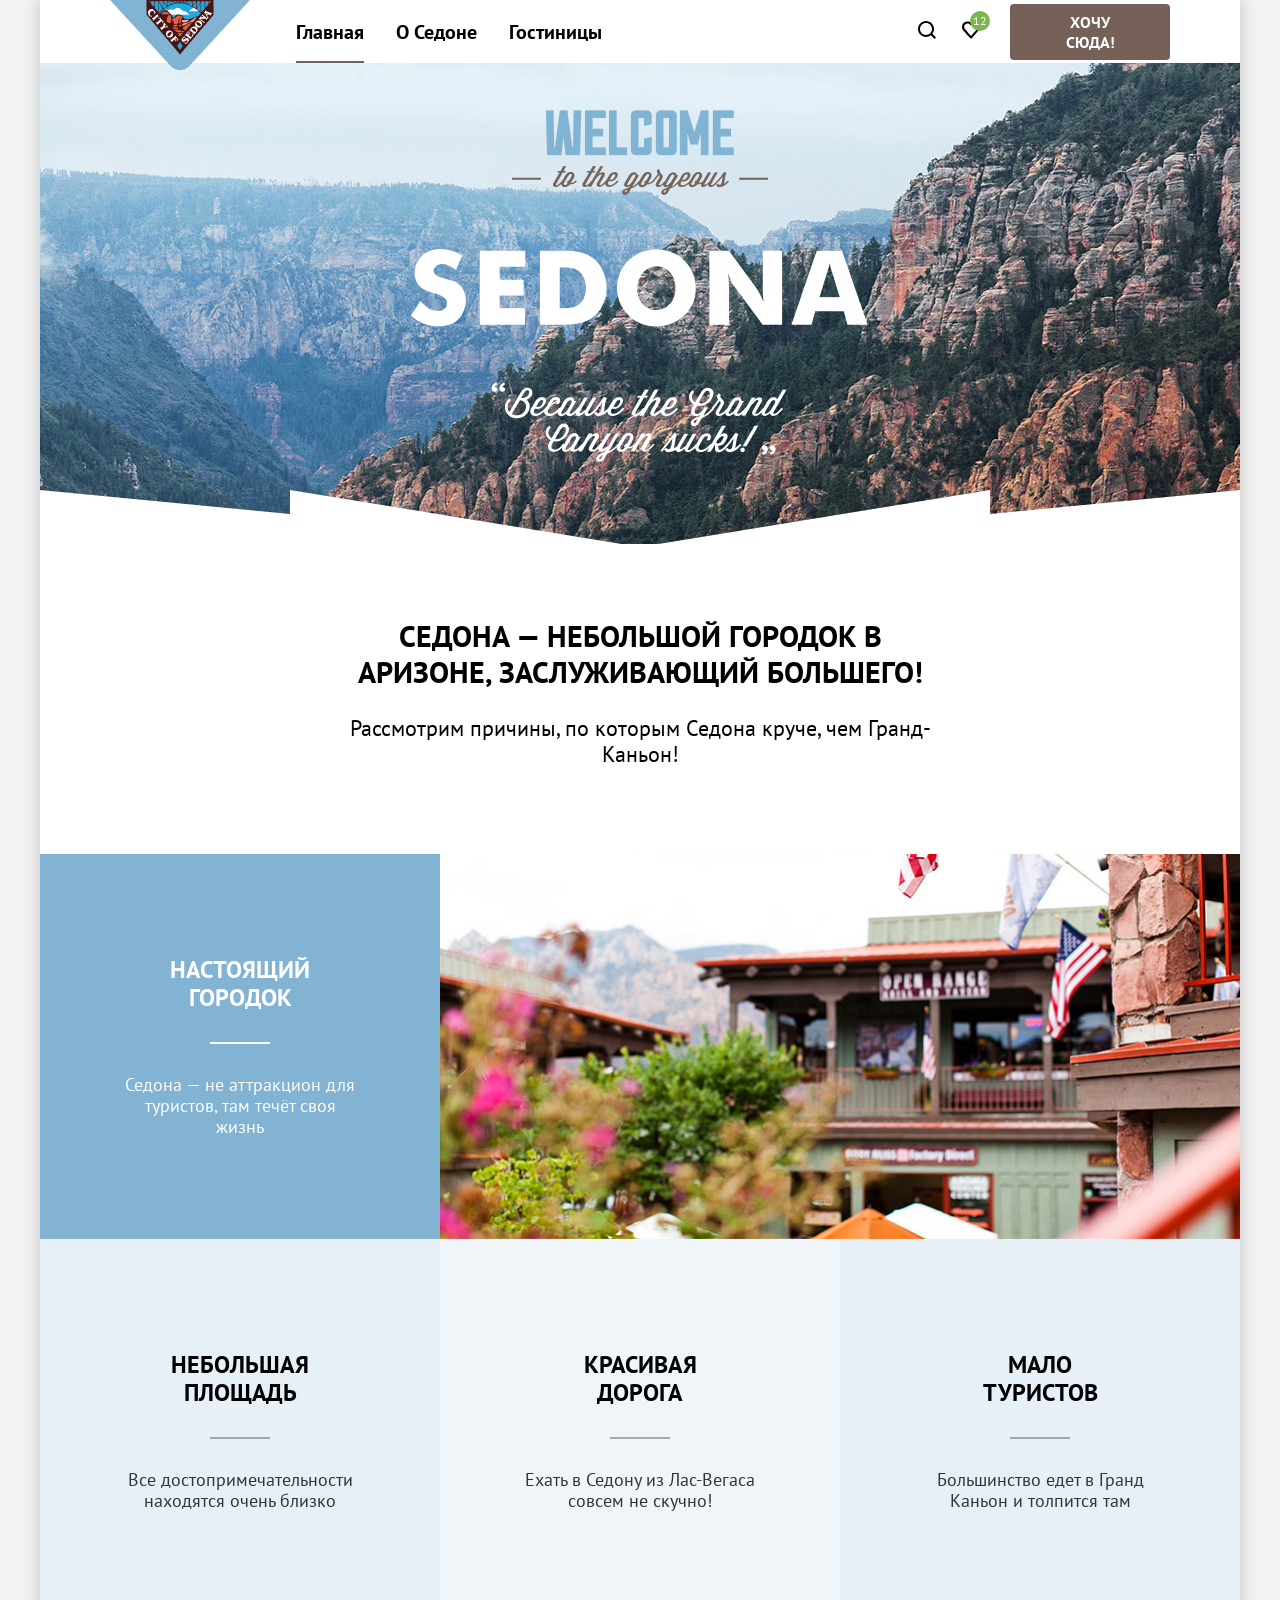
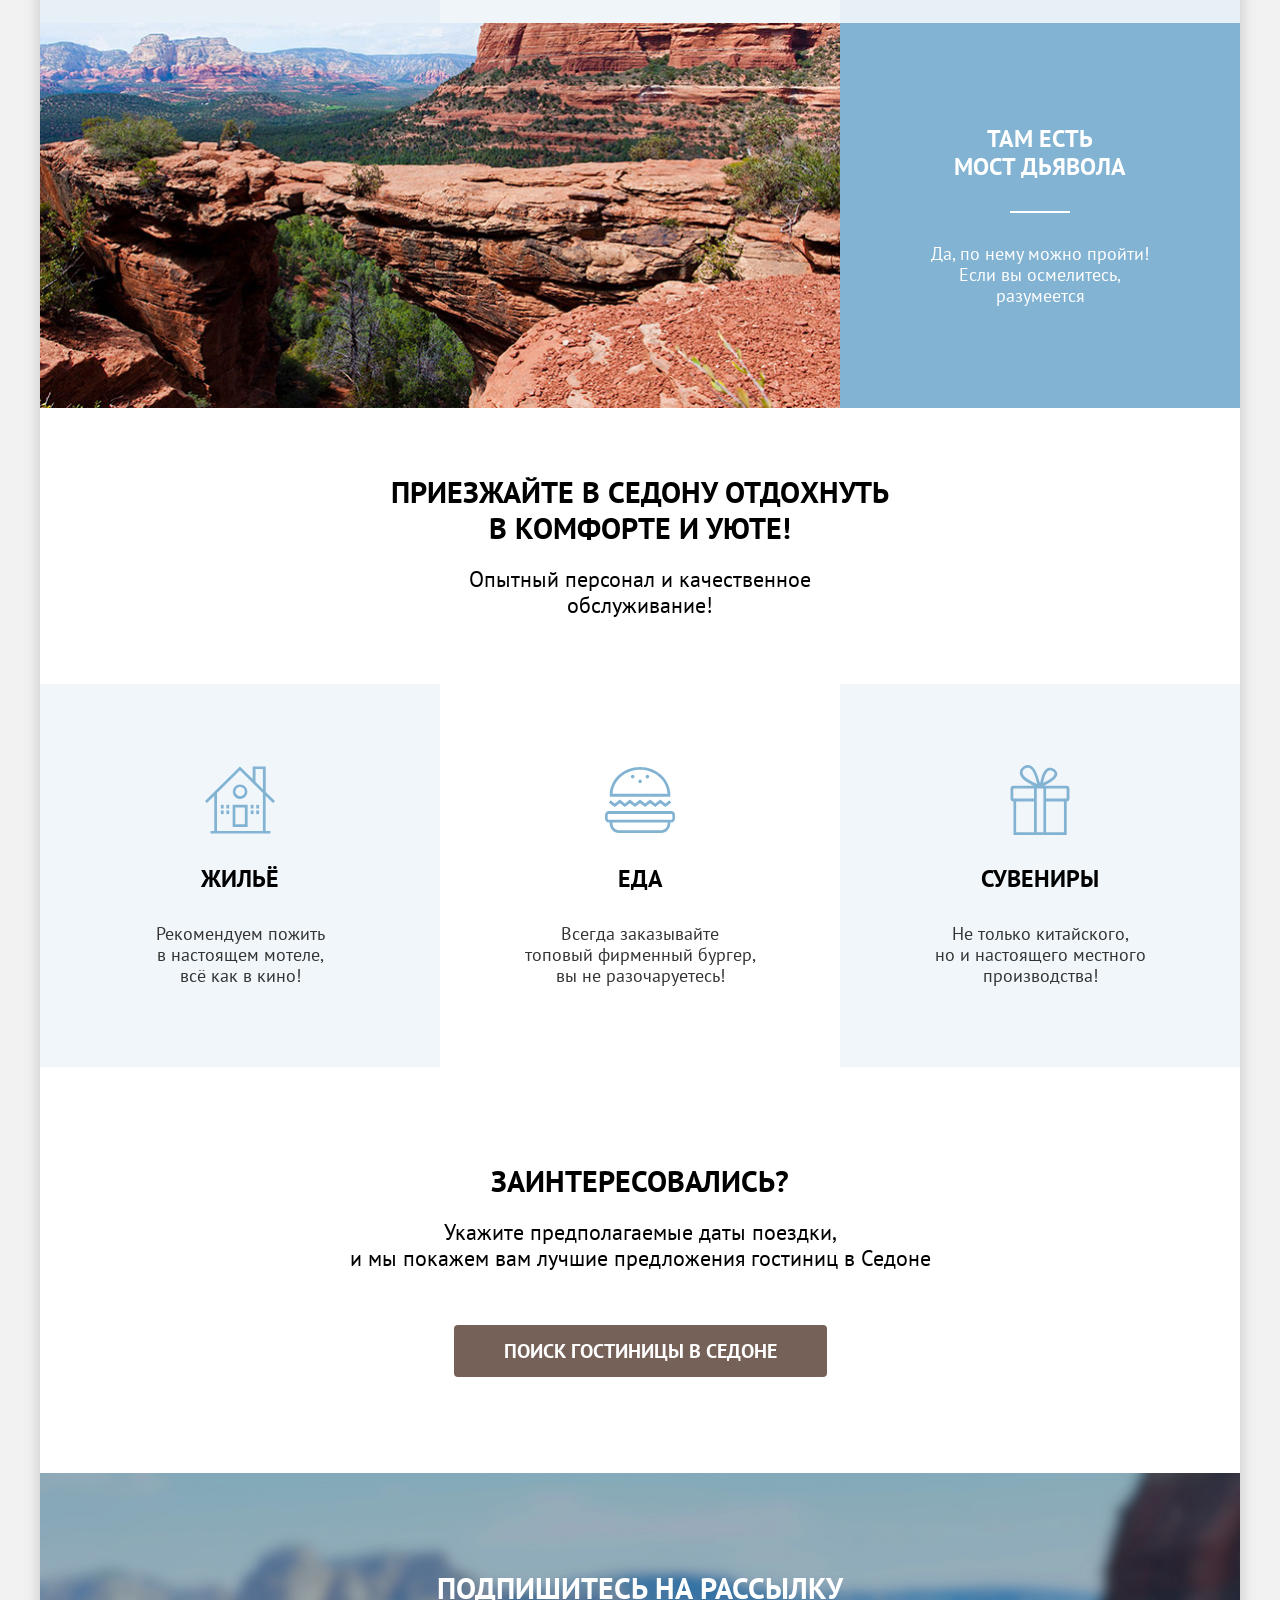
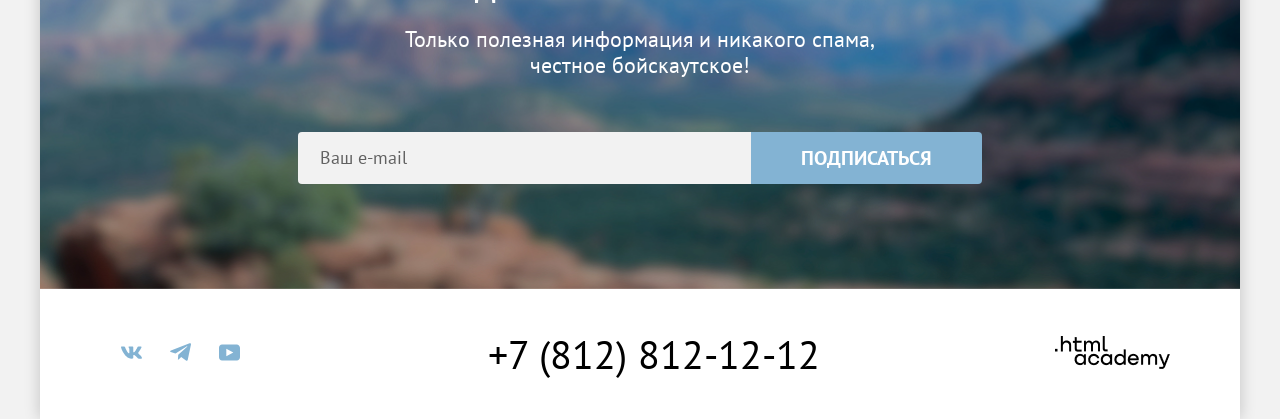
==== index.html @ 3e341b08 "fixed for protect project" ====
<!DOCTYPE html>
<html lang="ru">
<head>
    <meta charset="utf-8">
    <link rel="stylesheet" href="assets/css/main.css">
    <link rel="stylesheet" href="assets/css/pages/homepage.css">
    <link rel="apple-touch-icon" sizes="57x57" href="assets/images/favicon/apple-icon-57x57.png">
    <link rel="apple-touch-icon" sizes="60x60" href="assets/images/favicon/apple-icon-60x60.png">
    <link rel="apple-touch-icon" sizes="72x72" href="assets/images/favicon/apple-icon-72x72.png">
    <link rel="apple-touch-icon" sizes="76x76" href="assets/images/favicon/apple-icon-76x76.png">
    <link rel="apple-touch-icon" sizes="114x114" href="assets/images/favicon/apple-icon-114x114.png">
    <link rel="apple-touch-icon" sizes="120x120" href="assets/images/favicon/apple-icon-120x120.png">
    <link rel="apple-touch-icon" sizes="144x144" href="assets/images/favicon/apple-icon-144x144.png">
    <link rel="apple-touch-icon" sizes="152x152" href="assets/images/favicon/apple-icon-152x152.png">
    <link rel="apple-touch-icon" sizes="180x180" href="assets/images/favicon/apple-icon-180x180.png">
    <link rel="icon" type="image/png" sizes="192x192" href="assets/images/favicon/android-icon-192x192.png">
    <link rel="icon" type="image/png" sizes="32x32" href="assets/images/favicon/favicon-32x32.png">
    <link rel="icon" type="image/png" sizes="96x96" href="assets/images/favicon/favicon-96x96.png">
    <link rel="icon" type="image/png" sizes="16x16" href="assets/images/favicon/favicon-16x16.png">
    <link rel="icon" href="assets/images/favicon/favicon.ico" sizes="any">
    <link rel="manifest" href="assets/images/favicon/manifest.json">
    <meta name="msapplication-TileColor" content="#ffffff">
    <meta name="msapplication-config" content="assets/images/favicon/browserconfig.xml">
    <meta name="msapplication-TileImage" content="assets/images/favicon/ms-icon-144x144.png">
    <meta name="theme-color" content="#ffffff">
    <title>HTML Academy: Седона</title>
</head>
<body>

<div class="global-wrapper">
    <header data-test="header">
        <div class="top-menu">
            <a class="top-menu__logo" href="index.html">
                <img src="assets/images/logo.png" alt="Седона — перейти на главную страницу">
            </a>
            <nav class="menu__list">
                <a href="index.html" class="menu__list-item is-active">Главная</a>
                <a href="#" class="menu__list-item">О Седоне</a>
                <a href="catalog.html" class="menu__list-item">Гостиницы</a>
            </nav>
            <div class="top-menu__action">
                <div class="top-menu__action-items" aria-label="Поиск">
                    <div class="top-menu__action-search action-button">
                        <svg class="icon">
                            <use xlink:href="#search"></use>
                        </svg>
                    </div>
                    <div class="top-menu__action-favorite action-button" aria-label="Избранное">
                        <div class="favorite-count">12</div>
                        <svg class="icon">
                            <use xlink:href="#heart"></use>
                        </svg>
                    </div>
                </div>

                <a href="#" class="button top-menu__action-button">Хочу сюда!</a>
            </div>
        </div>
    </header>

    <div class="first-screen" data-test="hero">
        <div class="main-picture">
            <img src="assets/images/first-screen-text.png" width="458" height="352"
                 alt="Welcome to the gorgeous Sedona — because the Grand Canyon sucks!">
                <picture class="main-picture__texture">
                <source srcset="assets/images/first-screen-texture.png" type="image/png">
                <img src="assets/images/first-screen-texture.png" alt="">
            </picture>
        </div>

    </div>

    <main data-test="main">
        <div class="source-landing">
            <div class="first-screen__content" data-test="advantages">
                <h1 class="title h2">Седона — небольшой городок в Аризоне, заслуживающий большего!</h1>
                <div class="sub">Рассмотрим причины, по которым Седона круче, чем Гранд-Каньон!</div>
            </div>
            <div class="preview__box" data-test="infrastructure">
                <div class="features">
                    <div class="features-item">
                        <div class="features-item__content">
                            <div class="title h3">Настоящий городок</div>
                            <div class="text">Седона — не аттракцион для туристов, там течёт своя жизнь</div>
                        </div>
                    </div>
                    <div class="features-item">
                        <img src="assets/images/features-1.jpg"
                             alt="Улица Седоны: двухэтажное кафе с верандой, американские флаги и цветущие кусты на фоне красных скал" width="800" height="385">
                    </div>
                </div>
                <div class="features__grid">
                    <div class="features__grid-item">
                        <div class="title h3">Небольшая площадь</div>
                        <div class="text">Все достопримечательности находятся очень близко</div>
                    </div>
                    <div class="features__grid-item">
                        <div class="title h3">Красивая дорога</div>
                        <div class="text">Ехать в Седону из Лас-Вегаса совсем не скучно!</div>
                    </div>
                    <div class="features__grid-item">
                        <div class="title h3">Мало туристов</div>
                        <div class="text">Большинство едет в Гранд Каньон и толпится там</div>
                    </div>
                </div>
                <div class="features reversed">
                    <div class="features-item">
                        <div class="features-item__content">
                            <div class="title h3">Там есть мост дьявола</div>
                            <div class="text">Да, по нему можно пройти! Если вы осмелитесь, разумеется</div>
                        </div>
                    </div>
                    <div class="features-item">
                        <img src="assets/images/features-2.jpg"
                             alt="Мост Дьявола: природная арка из красного песчаника над долиной с хвойным лесом" width="800" height="385">
                    </div>
                </div>
            </div>
            <div class="service" data-test="service">
                <div class="p__heading">
                    <div class="title h2">Приезжайте в Седону отдохнуть в комфорте и уюте!</div>
                    <div class="sub">Опытный персонал и качественное обслуживание!</div>
                </div>
                <div class="service__grid">
                    <div class="service__grid-item">
                        <svg class="icon">
                            <use xlink:href="#house"></use>
                        </svg>
                        <div class="title h3">Жильё</div>
                        <div class="text">Рекомендуем пожить
                            в настоящем мотеле,
                            всё как в кино!</div>
                    </div>
                    <div class="service__grid-item">
                        <svg class="icon">
                            <use xlink:href="#food"></use>
                        </svg>
                        <div class="title h3">Еда</div>
                        <div class="text">Всегда заказывайте
                            топовый фирменный бургер,
                            вы не разочаруетесь!</div>
                    </div>
                    <div class="service__grid-item">
                        <svg class="icon">
                            <use xlink:href="#gift"></use>
                        </svg>

                        <div class="title h3">Сувениры</div>
                        <div class="text">Не только китайского,
                            но и настоящего местного
                            производства!</div>
                    </div>
                </div>
            </div>
            <div class="callback-container" data-test="search">
               <div class="content">
                   <div class="title h2">Заинтересовались?</div>
                   <div class="sub">Укажите предполагаемые даты поездки,
                       и мы покажем вам лучшие предложения гостиниц в Седоне</div>
               </div>
                <a href="#" class="button search__button">поиск гостиницы в седоне</a>
            </div>
            <div class="callback-form__container">
<!--                <div class="callback-form__bg"></div>-->
                <div class="p__heading">
                    <div class="title h2">Подпишитесь на рассылку</div>
                    <div class="sub">Только полезная информация и никакого спама, честное бойскаутское!</div>
                </div>
                <div class="callback-form">
                    <form class="form" action="#" method="post">
                        <input class="form__input" type="email" name="email" placeholder="Ваш e-mail" aria-label="Ваш e-mail" required>
                        <button class="button form__button" type="submit">Подписаться</button>
                    </form>
                </div>
            </div>
        </div>
    </main>
    <footer class="footer" data-test="footer">
        <div class="socials">
            <a href="https://vk.com/htmlacademy" target="_blank" rel="nofollow" class="socials__link">
                <svg class="icon">
                    <use xlink:href="#vk"></use>
                </svg>
            </a>
            <a href="https://t.me/htmlacademy " target="_blank" rel="nofollow" class="socials__link">
                <svg class="icon">
                    <use xlink:href="#telegram"></use>
                </svg>
            </a>
            <a href="https://www.youtube.com/user/htmlacademyru" target="_blank" rel="nofollow" class="socials__link">
                <svg class="icon">
                    <use xlink:href="#youtube"></use>
                </svg>
            </a>
        </div>
        <div class="phone__box">
            <a href="tel:+78128121212" class="phone">+7 (812) 812-12-12</a>
        </div>

        <a href="https://htmlacademy.ru/" target="_blank" class="logo-htmlAcademy">
            <img src="assets/images/HTMLAcademy.png" alt="HTML Academy — сайт разработчика">
        </a>
    </footer>
</div>

<!-- чтобы включить модально окно нужно добавить класс 'open' к 'modal-overlay' -->
<div class="modal-overlay" data-test="modal">
    <label class="modal-overlay__backdrop" for="search-modal" aria-label="Закрыть окно поиска"></label>

    <section class="modal">
        <h2 class="modal__title">Поиск гостиницы в Седоне</h2>
        <button class="modal__close" type="button" for="search-modal" aria-label="Закрыть окно поиска">
            <svg class="icon">
                <use xlink:href="#close"></use>
            </svg>
        </button>

        <form class="search-form" action="#" method="post">
            <div class="search-form__row">
                <label class="search-form__label" for="check-in">Дата Заезда:</label>
                <div class="search-form__field">
                    <input class="search-form__input" type="text" id="check-in" name="check-in" value="27 апреля 2020">
                    <svg class="icon search-form__icon">
                        <use xlink:href="#calendar"></use>
                    </svg>
                </div>
                <p class="search-form__message search-form__message--error">Мы не можем отправить вас в прошлое.</p>
            </div>

            <div class="search-form__row">
                <label class="search-form__label" for="check-out">Дата Выезда:</label>
                <div class="search-form__field">
                    <input class="search-form__input" type="text" id="check-out" name="check-out" value="1 сентября 2023">
                    <svg class="icon search-form__icon">
                        <use xlink:href="#calendar"></use>
                    </svg>
                </div>
                <p class="search-form__message">На эти даты есть свободные номера. Пока есть.</p>
            </div>

            <div class="search-form__row search-form__row--people">
                <div class="search-form__people">
                    <label class="search-form__label" for="adults">Взрослые:</label>
                    <div class="counter">
                        <button class="counter__button" type="button" aria-label="Меньше взрослых">
                            <svg class="icon">
                                <use xlink:href="#minus"></use>
                            </svg>
                        </button>
                        <input class="counter__input" type="number" id="adults" name="adults" value="2" min="1">
                        <button class="counter__button" type="button" aria-label="Больше взрослых">
                            <svg class="icon">
                                <use xlink:href="#plus"></use>
                            </svg>
                        </button>
                    </div>
                </div>

                <div class="search-form__people">
                    <div class="search-form__people-heading">
                        <label class="search-form__label" for="children">Дети:</label>
                        <div class="tooltip">
                            <button class="tooltip__toggle" type="button" aria-label="Подсказка о возрасте детей">
                                <svg class="icon">
                                    <use xlink:href="#info"></use>
                                </svg>
                            </button>
                            <p class="tooltip__text">Укажите количество детей, которые будут с вами, возраст которых от
                                6 до 18 лет. Дети до 6 лет размещаются бесплатно.</p>
                        </div>
                    </div>
                    <div class="counter">
                        <button class="counter__button" type="button" aria-label="Меньше детей">
                            <svg class="icon">
                                <use xlink:href="#minus"></use>
                            </svg>
                        </button>
                        <input class="counter__input" type="number" id="children" name="children" value="2" min="0">
                        <button class="counter__button" type="button" aria-label="Больше детей">
                            <svg class="icon">
                                <use xlink:href="#plus"></use>
                            </svg>
                        </button>
                    </div>
                </div>
            </div>

            <button class="button search-form__submit" type="submit">Найти</button>
        </form>
    </section>
</div>


<svg width="0" height="0" class="hidden">
    <symbol xmlns="http://www.w3.org/2000/svg" viewBox="0 0 75 72" id="house">
        <path d="M29.6185 65H45.6827V41.2H29.6185V65ZM32.5301 44.1H42.6707V62.1H32.5301V44.1Z"></path>
        <path d="M72.8916 39.3L75 37.2L65.0602 27.3V0H51.1044V13.6L37.4498 0L0 37.2L2.10843 39.3L9.93976 31.5V69.1H5.92369V72H70.0803V69.1H64.9598V31.5L72.8916 39.3ZM62.0482 69.1H12.8514V28.5L37.4498 4.1L62.0482 28.5V69.1ZM62.0482 24.4L54.1165 16.5V2.9H62.0482V24.4Z"></path>
        <path d="M29.8193 27.1C29.8193 31.4 33.3333 34.8 37.5502 34.8C41.8675 34.8 45.3815 31.3 45.3815 27.1C45.3815 22.8 41.8675 19.4 37.5502 19.4C33.3333 19.4 29.8193 22.8 29.8193 27.1ZM37.6506 22.1C40.3614 22.1 42.6707 24.3 42.6707 27C42.6707 29.7 40.4618 31.9 37.6506 31.9C34.9398 31.9 32.6305 29.7 32.6305 27C32.6305 24.3 34.8394 22.1 37.6506 22.1Z"></path>
        <path d="M19.9799 41.2H16.9679V45.1H19.9799V41.2Z" ></path>
        <path d="M25.9036 41.2H22.8916V45.1H25.9036V41.2Z" ></path>
        <path d="M19.9799 47.2H16.9679V51.1H19.9799V47.2Z" ></path>
        <path d="M25.9036 47.2H22.8916V51.1H25.9036V47.2Z" ></path>
        <path d="M52.008 41.2H48.996V45.1H52.008V41.2Z" ></path>
        <path d="M57.9317 41.2H54.9197V45.1H57.9317V41.2Z" ></path>
        <path d="M52.008 47.2H48.996V51.1H52.008V47.2Z" ></path>
        <path d="M57.9317 47.2H54.9197V51.1H57.9317V47.2Z" ></path>
    </symbol>
    <symbol xmlns="http://www.w3.org/2000/svg" viewBox="0 0 74 70" id="food">
        <path d="M70.0757 46.7H4.1103C1.80452 46.7 0 48.6 0 51V54.5C0 56.9 1.90477 58.8 4.1103 58.8H5.01257V59.9C5.01257 65.4 9.32337 70 14.6367 70H59.3488C64.6621 70 68.9729 65.5 68.9729 59.9V58.8H69.8752C72.181 58.8 73.9855 56.9 73.9855 54.5V51C74.186 48.7 72.2812 46.7 70.0757 46.7ZM66.1659 59.9C66.1659 63.8 63.1583 66.9 59.449 66.9H14.6367C10.9274 66.9 7.91985 63.7 7.91985 59.9V58.8H66.1659V59.9ZM71.2787 54.5C71.2787 55.2 70.6772 55.8 70.0757 55.8H4.01005C3.30829 55.8 2.80704 55.2 2.80704 54.5V51C2.80704 50.3 3.40855 49.7 4.01005 49.7H69.9754C70.6772 49.7 71.1784 50.3 71.1784 51C71.2787 51 71.2787 54.5 71.2787 54.5Z" ></path>
        <path d="M15.6392 38.4L21.0528 42.5L26.3661 38.4L31.6794 42.5L36.9927 38.4L42.4063 42.5L47.7196 38.4L53.0329 42.5L58.4465 38.4L63.7598 42.5L69.9754 37.8L68.2711 35.3L63.7598 38.7L58.4465 34.6L53.0329 38.7L47.7196 34.6L42.4063 38.7L36.9927 34.6L31.6794 38.7L26.3661 34.6L21.0528 38.7L15.6392 34.6L10.3259 38.7L5.81458 35.3L4.1103 37.8L10.3259 42.5L15.6392 38.4Z" ></path>
        <path d="M8.02011 31.5H68.9729C68.9729 30.9 69.0732 30.3 69.0732 29.6C69.0732 29.2 69.0732 28.8 69.0732 28.4C68.3714 12.7 54.3362 0 37.093 0C19.7495 0 5.71432 12.7 5.01257 28.5C5.01257 28.9 5.01257 29.3 5.01257 29.7C5.01257 30.3 5.00815 30.9 5.1084 31.5H8.02011ZM37.093 3C52.7322 3 65.5644 14.3 66.1659 28.5H8.02011C8.62161 14.4 21.4538 3 37.093 3Z" ></path>
        <path d="M37.093 17.3C38.145 17.3 38.9978 16.4046 38.9978 15.3C38.9978 14.1954 38.145 13.3 37.093 13.3C36.041 13.3 35.1882 14.1954 35.1882 15.3C35.1882 16.4046 36.041 17.3 37.093 17.3Z" ></path>
        <path d="M29.2734 12.2C30.3254 12.2 31.1782 11.3046 31.1782 10.2C31.1782 9.09543 30.3254 8.2 29.2734 8.2C28.2214 8.2 27.3686 9.09543 27.3686 10.2C27.3686 11.3046 28.2214 12.2 29.2734 12.2Z" ></path>
        <path d="M44.8123 12.2C45.8643 12.2 46.7171 11.3046 46.7171 10.2C46.7171 9.09543 45.8643 8.2 44.8123 8.2C43.7604 8.2 42.9076 9.09543 42.9076 10.2C42.9076 11.3046 43.7604 12.2 44.8123 12.2Z" ></path>
    </symbol>
    <symbol xmlns="http://www.w3.org/2000/svg" viewBox="0 0 64 76" id="gift">
        <path d="M61.1 22.4625H61H36.3C50.1 15.5576 51.2 11.1546 50.7 8.75288C49.5 4.75007 45 1.74797 40.7 3.34909C35.1 5.45056 33.6 13.7564 32.1 19.7606C30.1 13.6563 28.3 5.95091 23.9 2.04818C22.6 0.947407 20.8 -0.253434 18.1 0.0467764C14.1 0.447057 8.3 5.45056 10.6 11.0545C12.9 16.4583 20.3 19.8607 25.2 22.5626H3.2H2.9C1.3 22.5626 0 23.8635 0 25.4646V36.7725C0 38.3736 1.3 39.6745 2.9 39.6745H3.2V72.9979V75.3996V76H61V75.4996V72.9979V39.5745H61.1C62.7 39.5745 64 38.2736 64 36.6724V25.3645C64 23.7634 62.7 22.4625 61.1 22.4625ZM42.4 5.85084C44.5 5.55063 47.4 7.15176 47.7 9.05309C48.1 11.8551 44.3 14.3568 42.6 15.4576C40.1 17.1588 37.7 18.0594 35.3 19.5604C36.2 15.8579 37.8 6.55133 42.4 5.85084ZM19.5 15.8579C17.3 14.3568 13 11.4548 13.1 8.05239C13.2 4.44986 18.8 1.44776 21.9 4.14965C25.8 7.55203 27.6 15.2574 29 20.7613C25.8 19.2602 22.7 17.9593 19.5 15.8579ZM25.5 72.9979H6.1V39.5745H25.5V72.9979ZM25.5 36.4723H3V25.4646H25.5V36.4723ZM35.7 36.4723V39.4744V72.9979H28.5V39.5745V36.5724V25.5647H35.7V36.4723ZM58 72.9979H38.6V39.5745H58V72.9979ZM60.9 36.4723H38.6V25.4646H60.9V36.4723Z" ></path>
    </symbol>
    <symbol xmlns="http://www.w3.org/2000/svg" viewBox="0 0 18 17" id="heart">
        <path d="M8.9 17C8.6 17 8.3 16.9 8.1 16.6C2.7 10.5 1.4 9.1 1.1 8.7C0.4 7.8 0 6.6 0 5.4C0 2.4 2.4 0 5.5 0C6.8 0 8 0.5 9 1.3C10 0.5 11.3 0 12.5 0C15.5 0 18 2.4 18 5.4C18 6.7 17.5 7.9 16.7 8.8L9.7 16.7C9.5 16.9 9.3 17 8.9 17ZM2.9 7.5C3.2 7.9 6.4 11.5 9 14.4L15.2 7.4C15.7 6.9 15.9 6.2 15.9 5.4C15.9 3.6 14.4 2.1 12.6 2.1C11.6 2.1 10.6 2.6 9.9 3.4C9.6 3.7 9.3 3.8 9 3.8C8.7 3.8 8.4 3.6 8.2 3.4C7.5 2.6 6.5 2.1 5.5 2.1C3.7 2.1 2.2 3.6 2.2 5.4C2.1 6.3 2.5 7 2.9 7.5C2.8 7.5 2.8 7.5 2.9 7.5Z"></path>
    </symbol>
    <symbol xmlns="http://www.w3.org/2000/svg" viewBox="0 0 18 18" id="search">
        <path d="M18 16.5083L14.3 12.8287C15.3 11.5359 16 9.8453 16 7.9558C16 3.58011 12.4 0 8 0C3.6 0 0 3.67956 0 8.05525C0 12.4309 3.6 16.011 8 16.011C9.8 16.011 11.5 15.4144 12.9 14.3204L16.6 18L18 16.5083ZM8 14.0221C4.7 14.0221 2 11.337 2 8.05525C2 4.77348 4.7 2.0884 8 2.0884C11.3 2.0884 14 4.77348 14 8.05525C14 11.337 11.3 14.0221 8 14.0221Z"></path>
    </symbol>
    <symbol xmlns="http://www.w3.org/2000/svg" viewBox="0 0 24 14" id="vk">
        <path fill-rule="evenodd" clip-rule="evenodd" d="M23.45 0.948C23.616 0.402 23.45 0 22.655 0H20.03C19.362 0 19.054 0.347 18.887 0.73C18.887 0.73 17.552 3.926 15.661 6.002C15.049 6.604 14.771 6.795 14.437 6.795C14.27 6.795 14.019 6.604 14.019 6.057V0.948C14.019 0.292 13.835 0 13.279 0H9.151C8.734 0 8.483 0.304 8.483 0.593C8.483 1.214 9.429 1.358 9.526 3.106V6.904C9.526 7.737 9.373 7.888 9.039 7.888C8.149 7.888 5.984 4.677 4.699 1.003C4.45 0.288 4.198 0 3.527 0H0.9C0.15 0 0 0.347 0 0.73C0 1.412 0.89 4.8 4.145 9.281C6.315 12.341 9.37 14 12.153 14C13.822 14 14.028 13.632 14.028 12.997V10.684C14.028 9.947 14.186 9.8 14.715 9.8C15.105 9.8 15.772 9.992 17.33 11.467C19.11 13.216 19.403 14 20.405 14H23.03C23.78 14 24.156 13.632 23.94 12.904C23.702 12.18 22.852 11.129 21.725 9.882C21.113 9.172 20.195 8.407 19.916 8.024C19.527 7.533 19.638 7.314 19.916 6.877C19.916 6.877 23.116 2.451 23.449 0.948H23.45Z"></path>
    </symbol>
    <symbol xmlns="http://www.w3.org/2000/svg" viewBox="0 0 18 16" id="telegram">
        <path d="M16.785 0.0992597L0.840489 6.24776C-0.247661 6.68481 -0.241365 7.29184 0.640845 7.56253L4.73445 8.83953L14.2058 2.8637C14.6537 2.59121 15.0629 2.7378 14.7265 3.03636L7.05283 9.96185H7.05103L7.05283 9.96275L6.77045 14.1823C7.18413 14.1823 7.36669 13.9925 7.59871 13.7686L9.58705 11.8351L13.7229 14.89C14.4855 15.31 15.0332 15.0941 15.2229 14.1841L17.9379 1.38885C18.2158 0.274623 17.5126 -0.229883 16.785 0.0992597Z"></path>
    </symbol>
    <symbol xmlns="http://www.w3.org/2000/svg" viewBox="0 0 22 17" id="youtube">
        <path d="M18.607 0H3.17413C1.31343 0 0 1.59375 0 3.4V13.4937C0 15.4062 1.31343 17 3.17413 17H18.8259C20.4677 17 22 15.4062 22 13.6V3.4C21.7811 1.59375 20.4677 0 18.607 0ZM7.66169 12.5375V4.4625L14.995 8.5L7.66169 12.5375Z"></path>
    </symbol>
    <symbol xmlns="http://www.w3.org/2000/svg" viewBox="0 0 12 12" id="home">
        <path d="M6 0L0 5.80006V12.0001H12V5.80006L6 0ZM11 11.0001H1V6.20005L6 1.4L11 6.20005V11.0001Z"></path>
        <path d="M4 10.0001H5V7.50005H7V10.0001H8V6.50005H4V10.0001Z"></path>
    </symbol>
    <symbol xmlns="http://www.w3.org/2000/svg" viewBox="0 0 7 10" id="arrow-right">
        <path d="M6.11167 4.4375L1.36167 0.1875C1.11167 -0.0625 0.611674 -0.0625 0.236674 0.1875C-0.138326 0.4375 -0.0133261 0.9375 0.236674 1.1875L4.36167 4.9375L0.361674 8.6875C0.111674 8.9375 0.111674 9.4375 0.361674 9.6875C0.361674 9.8125 0.736674 9.9375 0.861674 9.9375C0.986674 9.9375 1.23667 9.8125 1.36167 9.6875L6.11167 5.4375C6.48667 5.1875 6.48667 4.6875 6.11167 4.4375Z"></path>
    </symbol>
    <symbol xmlns="http://www.w3.org/2000/svg" viewBox="0 0 14 14" id="close">
        <path d="M14 1.4L12.6 0L7 5.6L1.4 0L0 1.4L5.6 7L0 12.6L1.4 14L7 8.4L12.6 14L14 12.6L8.4 7L14 1.4Z"></path>
    </symbol>
    <symbol xmlns="http://www.w3.org/2000/svg" viewBox="0 0 14 14" id="plus">
        <path d="M14 6H8V0H6V6H0V8H6V14H8V8H14V6Z"></path>
    </symbol>
    <symbol xmlns="http://www.w3.org/2000/svg" viewBox="0 0 14 2" id="minus">
        <path d="M14 0H0V2H14V0Z"></path>
    </symbol>
    <symbol xmlns="http://www.w3.org/2000/svg" viewBox="0 0 4 12" id="info">
        <path d="M2 0C0.9 0 0 0.9 0 2C0 3.1 0.9 4 2 4C3.1 4 4 3.1 4 2C4 0.9 3.1 0 2 0Z"></path>
        <path d="M3.5 5.5H0.5V12H3.5V5.5Z"></path>
    </symbol>
    <symbol xmlns="http://www.w3.org/2000/svg" viewBox="0 0 16 15" id="calendar">
        <path d="M5.75 10C6.05 10 6.25 9.8 6.25 9.5C6.25 9.2 6.05 9 5.75 9C5.45 9 5.25 9.2 5.25 9.5C5.25 9.8 5.45 10 5.75 10Z" ></path>
        <path d="M15 2H13V0H12V2H4V0H3V2H1C0.4 2 0 2.4 0 3V14C0 14.5 0.4 15 1 15H15C15.5 15 16 14.5 16 14V3C16 2.4 15.5 2 15 2ZM15 14H1V7H15V14ZM1 6V3H3V5H4V3H12V5H13V3H15V6H1Z"></path>
        <path d="M8 10C8.3 10 8.5 9.8 8.5 9.5C8.5 9.2 8.3 9 8 9C7.7 9 7.5 9.2 7.5 9.5C7.5 9.8 7.7 10 8 10Z" fill="black"></path>
        <path d="M10.25 10C10.55 10 10.75 9.8 10.75 9.5C10.75 9.2 10.55 9 10.25 9C9.95 9 9.75 9.2 9.75 9.5C9.75 9.8 9.95 10 10.25 10Z"></path>
        <path d="M5.75 11C5.45 11 5.25 11.2 5.25 11.5C5.25 11.8 5.45 12 5.75 12C6.05 12 6.25 11.8 6.25 11.5C6.25 11.2 6.05 11 5.75 11Z" fill="black"></path>
        <path d="M3.5 10C3.8 10 4 9.8 4 9.5C4 9.2 3.8 9 3.5 9C3.2 9 3 9.2 3 9.5C3 9.8 3.2 10 3.5 10Z"></path>
        <path d="M3.5 11C3.2 11 3 11.2 3 11.5C3 11.8 3.2 12 3.5 12C3.8 12 4 11.8 4 11.5C4 11.2 3.8 11 3.5 11Z"></path>
        <path d="M8 11C7.7 11 7.5 11.2 7.5 11.5C7.5 11.8 7.7 12 8 12C8.3 12 8.5 11.8 8.5 11.5C8.5 11.2 8.3 11 8 11Z"></path>
        <path d="M10.25 11C9.95 11 9.75 11.2 9.75 11.5C9.75 11.8 9.95 12 10.25 12C10.55 12 10.75 11.8 10.75 11.5C10.75 11.2 10.55 11 10.25 11Z"></path>
        <path d="M12.5 10C12.8 10 13 9.8 13 9.5C13 9.2 12.8 9 12.5 9C12.2 9 12 9.2 12 9.5C12 9.8 12.2 10 12.5 10Z"></path>
        <path d="M12.5 11C12.2 11 12 11.2 12 11.5C12 11.8 12.2 12 12.5 12C12.8 12 13 11.8 13 11.5C13 11.2 12.8 11 12.5 11Z"></path>
    </symbol>
</svg>

</body>
</html>
---- assets/css/main.css ----
@import "base/layout.css";
@import "fonts/font.css";
@import "components/modal.css";

.global-wrapper {
    max-width: 1200px;
    margin: 0 auto;
    min-height: 100vh;
    background: #ffffff;
    box-shadow: 0 0 15px 0 rgba(0, 0, 0, 0.2);
}
.top-menu {
    display: flex;
    gap: 46px;
    padding: 0 70px;
    position: relative;
    z-index: 50;
    & .top-menu__logo {
        margin-bottom: -10px;
        & img {
            width: 140px;
            height: 70px;
        }
    }
    & .menu__list {
        display: flex;
        align-items: stretch;
        gap: 15px 32px;
        flex-wrap: wrap;
        & .menu__list-item {
            display: flex;
            align-items: center;
            font-size: 20px;
            line-height: 24px;
            font-weight: bold;
            color: #000;
            text-decoration: none;
            position: relative;
            transition: 200ms;
            &:is(:hover) {
                color: #00000091;
            } &:is(:active) {
                color: #ddd;
            }
            &:is(:focus-visible) {
                color: #8098a7;
            }
            &::after {
                --active-line: #adafa7;
                content: '';
                position: absolute;
                bottom: 0;
                left: 0;
                width: 100%;
                height: 2px;
                background: var(--active-line);
                transform: scaleX(0);
                transform-origin: center;
                transition: transform 400ms ease, background-color 400ms ease;
            }
            &:hover::after {
                transform: scaleX(1);
            }
            &.is-active::after {
                --active-line: #756157;
                transform: scaleX(1);
            }
        }
    }
    & .top-menu__action {
        display: flex;
        align-items: center;
        gap: 30px;
        margin-left: auto;
        min-width: 252px;
        & .icon {
            --icon-size: 18px;
        }
        & .top-menu__action-items {
            display: flex;
            align-items: center;
            gap: 26px;
            & .top-menu__action-search {}
            & .top-menu__action-favorite {
                position: relative;
                .favorite-count {
                    --size: 20px;
                    --font-ratio: 1.6667;
                    --position: -10px;
                    position: absolute;
                    top: var(--position);
                    right: var(--position);
                    display: flex;
                    justify-content: center;
                    align-items: center;
                    width: var(--size);
                    height: var(--size);
                    color: #ffffff;
                    background: #7DB54F;
                    border-radius: 100%;
                    font-size: calc(var(--size) / var(--font-ratio));
                    line-height: 10px;
                    font-weight: 400;
                }
                & .icon {
                    cursor: pointer;
                }
            }
        }

        & .top-menu__action-button {
            max-width: 160px;
        }
    }
}

.callback-form__container {
    position: relative;
    padding: 97px 0 105px;
    background-image: url(../images/subscribe.jpg);
    background-repeat: no-repeat;
    background-size: cover;
    & .p__heading {
        position: relative;
        text-align: center;
        max-width: 475px;
        margin: 0 auto 54px;
        .title {
            text-transform: uppercase;
            color: #ffffff;
            margin-bottom: 20px;
        }
        .sub {
            font-size: 22px;
            line-height: 26px;
            font-weight: 400;
            color: #ffffff;
        }
    }
    .callback-form {
        position: relative;
        & .form {
            display: flex;
            max-width: 684px;
            margin: 0 auto;
            & .form__input {
                flex-grow: 1;
                min-width: 0;
                background: #f2f2f2;
                border: none;
                border-radius: 4px 0 0 4px;
                padding: 14px 22px;
                font-family: inherit;
                font-size: 18px;
                line-height: 24px;
                color: #000;
                transition: background 200ms ease;
                outline: none;
                &::placeholder {
                    color: rgba(0, 0, 0, 0.6);
                }
                &:is(:hover) {
                    background: #e6e6e6;
                }
                &:is(:focus-visible) {
                   /* outline: 3px solid #83b3d3;
                    outline-offset: -3px; */
                }
            }
            & .form__button {
                --bg: #83b3d3;
                --padding: 8px 50px;
                --font-size: 20px;
                --line-height: 36px;
                border: none;
                border-radius: 0 4px 4px 0;
                justify-content: center;
            }
        }
    }
    &.light {
        background-image: none;
        background-color: #ffffff;
        padding-top: 105px;
        & .p__heading {
            margin-bottom: 57px;
            .title {
                color: #000000;
            }
            .sub {
                color: #333333;
            }
        }
    }
}

.footer {
    padding: 45px 70px 45px 81px;
    display: grid;
    grid-template-columns: auto 1fr auto;
    align-items: center;
    gap: 41px;
    & .socials {
        display: flex;
        gap: 0 28px;
        align-items: center;
        /* фиксированная колонка: иконки прижаты влево, а телефон
           в средней колонке встаёт на макетную позицию */
        width: 132px;
        flex-wrap: wrap;
        .socials__link {
            --icon-color: #83B3D3;
            text-decoration: none;
            transition: 200ms;
            .icon {
                --icon-size: 21px;
                fill: var(--icon-color);
            }
            &:is(:hover) {
                .icon{
                    fill: color-mix(in srgb, var(--icon-color) 90%, #000);
                }
            }
            &:is(:active) {
                .icon{
                    fill: color-mix(in srgb, var(--icon-color) 80%, #000);
                }
            }
        }
    }
    & .phone__box {
        display: flex;
        justify-content: center;
        flex-direction: column;
        flex-wrap: wrap;
        .phone {
            text-decoration: none;
            text-align: center;
            font-size: 40px;
            line-height: 1em;
            font-weight: 400;
            color: #000000;
            transition: 200ms;
            &:hover {
                color: #756157;
            }
            &:active {
                color: #756157;
                opacity: 0.3;
            }
        }
    }

    & .logo-htmlAcademy {
        text-decoration: none;

        img {
            transition: 200ms;
        }
        &:is(:hover) {
            img {
                filter: drop-shadow(2px 5px 5px #6a6666);
            }
        }
    }
}
.visually-hidden {
    position: absolute;
    width: 1px;
    height: 1px;
    margin: -1px;
    padding: 0;
    overflow: hidden;
    clip: rect(0, 0, 0, 0);
    white-space: nowrap;
    border: 0;
}
---- assets/css/pages/homepage.css ----
.first-screen {
    & .main-picture {
        background-image: url(../../images/first-screen-bg.jpg);
        background-repeat: no-repeat;
        background-size: cover;
        width: 100%;
        position: relative;
        background-color: #4c7d9d;
        display: flex;
        justify-content: center;
        flex-direction: column;
        align-items: center;
        padding: 62px 0;
        & .image__box {
            position: absolute;
            top: 50%;
            left: 50%;
            transform: translate(-50%, -55%);
        }
        & img {
            &:not(:last-child) {
                margin-top: -15px;
                margin-bottom: 20px;
            }
        }
        & .main-picture__texture {
            position: absolute;
            bottom: -3px;
            width: 100%;
            height: 57px;
            & img {}
        }
    }
}
.first-screen__content {
    padding: 84px 0 72px;
    margin-top: -10px;
    margin-bottom: 15px;
    .title {
        max-width: 620px;
        margin: 0 auto 25px;
        text-align: center;
        text-transform: uppercase;
    }
    .sub {
        max-width: 651px;
        margin: 0 auto;
        text-align: center;
        font-size: 22px;
        line-height: 26px;
        font-weight: 400;
    }
}
.source-landing {
    & .preview__box {
        & .features {
            display: flex;
            overflow: hidden;
            &.reversed {
                flex-direction: row-reverse;
            }
            & .features-item {
                display: flex;
                justify-content: center;
                align-content: center;
                width: 100%;
                background: #82B3D3;
                &:has(.text) {
                    position: relative;
                }
                & .features-item__content {
                    display: flex;
                    flex-direction: column;
                    justify-content: center;
                    gap: 30px;
                    max-width: 230px;
                    color: #fff;
                    width: 100%;
                    text-align: center;
                    align-items: center;
                    padding: 20px 0;
                    & .title {
                        text-transform: uppercase;
                        max-width: 172px;
                        margin: 0 auto;
                        &::after {
                            content: "";
                            display: block;
                            max-width: 60px;
                            width: 100%;
                            height: 2px;
                            margin: 30px auto 0;
                            background: #ffffff;
                        }
                    }
                    & .text {
                        font-size: 18px;
                        line-height: 21px;
                        font-weight: 400;
                    }
                }
            }
        }
        & .features__grid {
            display: grid;
            grid-template-columns: repeat(3, 1fr);
            & .features__grid-item {
                display: flex;
                flex-direction: column;
                gap: 30px;
                padding: 112px 85px;
                background: #F0F5F9;
                text-align: center;
                &:nth-child(odd) {  background: #E6F0F6;}
                .title {
                    text-transform: uppercase;
                    max-width: 175px;
                    margin: 0 auto;
                    &::after {
                        content: "";
                        display: block;
                        max-width: 60px;
                        width: 100%;
                        height: 2px;
                        margin: 30px auto 0;
                        background: rgba(0, 0, 0, 0.3);
                    }
                }
                & .text {
                    color: #333333;
                    font-size: 18px;
                    line-height: 21px;
                    font-weight: 400;
                }
            }
        }
    }
    .service {
        & .p__heading {
            padding: 66px 0;
            .title {
                max-width: 505px;
                margin: 0 auto 20px;
                text-transform: uppercase;
                text-align: center;
            }
            .sub {
                max-width: 490px;
                margin: 0 auto;
                text-align: center;
                font-size: 22px;
                line-height: 26px;
                font-weight: 400;
            }
        }
    }
    .service__grid {
        display: grid;
        grid-template-columns: repeat(3, 1fr);
        & .service__grid-item {
            display: flex;
            flex-direction: column;
            align-items: center;
            gap: 30px;
            padding: 81px 75px;
            background: rgba(131, 179, 211, 0.12);
            text-align: center;
            &:nth-child(even) {background: #ffffff;}
            .title {
                text-transform: uppercase;
            }
            .icon {
                --icon-size: 70px;
                fill: #83B3D3;
            }
            & .text {
                color: #333333;
                font-size: 18px;
                line-height: 21px;
                font-weight: 400;
                white-space: pre-line;
            }
        }
    }
    .callback-container {
        padding: 96px 0;
        max-width: 592px;
        margin: 0 auto;
        display: flex;
        flex-direction: column;
        align-items: center;
        & .content {
            text-align: center;
            & .title {
                text-transform: uppercase;
                margin-bottom: 20px;
            }
            & .sub {
                font-size: 22px;
                line-height: 26px;
                font-weight: 400;
                margin-bottom: 54px;
                white-space: pre-line;
            }
        }
        & .search__button {
            --padding: 8px 50px;
            --font-size: 20px;
            --line-height: 36px;
        }
    }
}
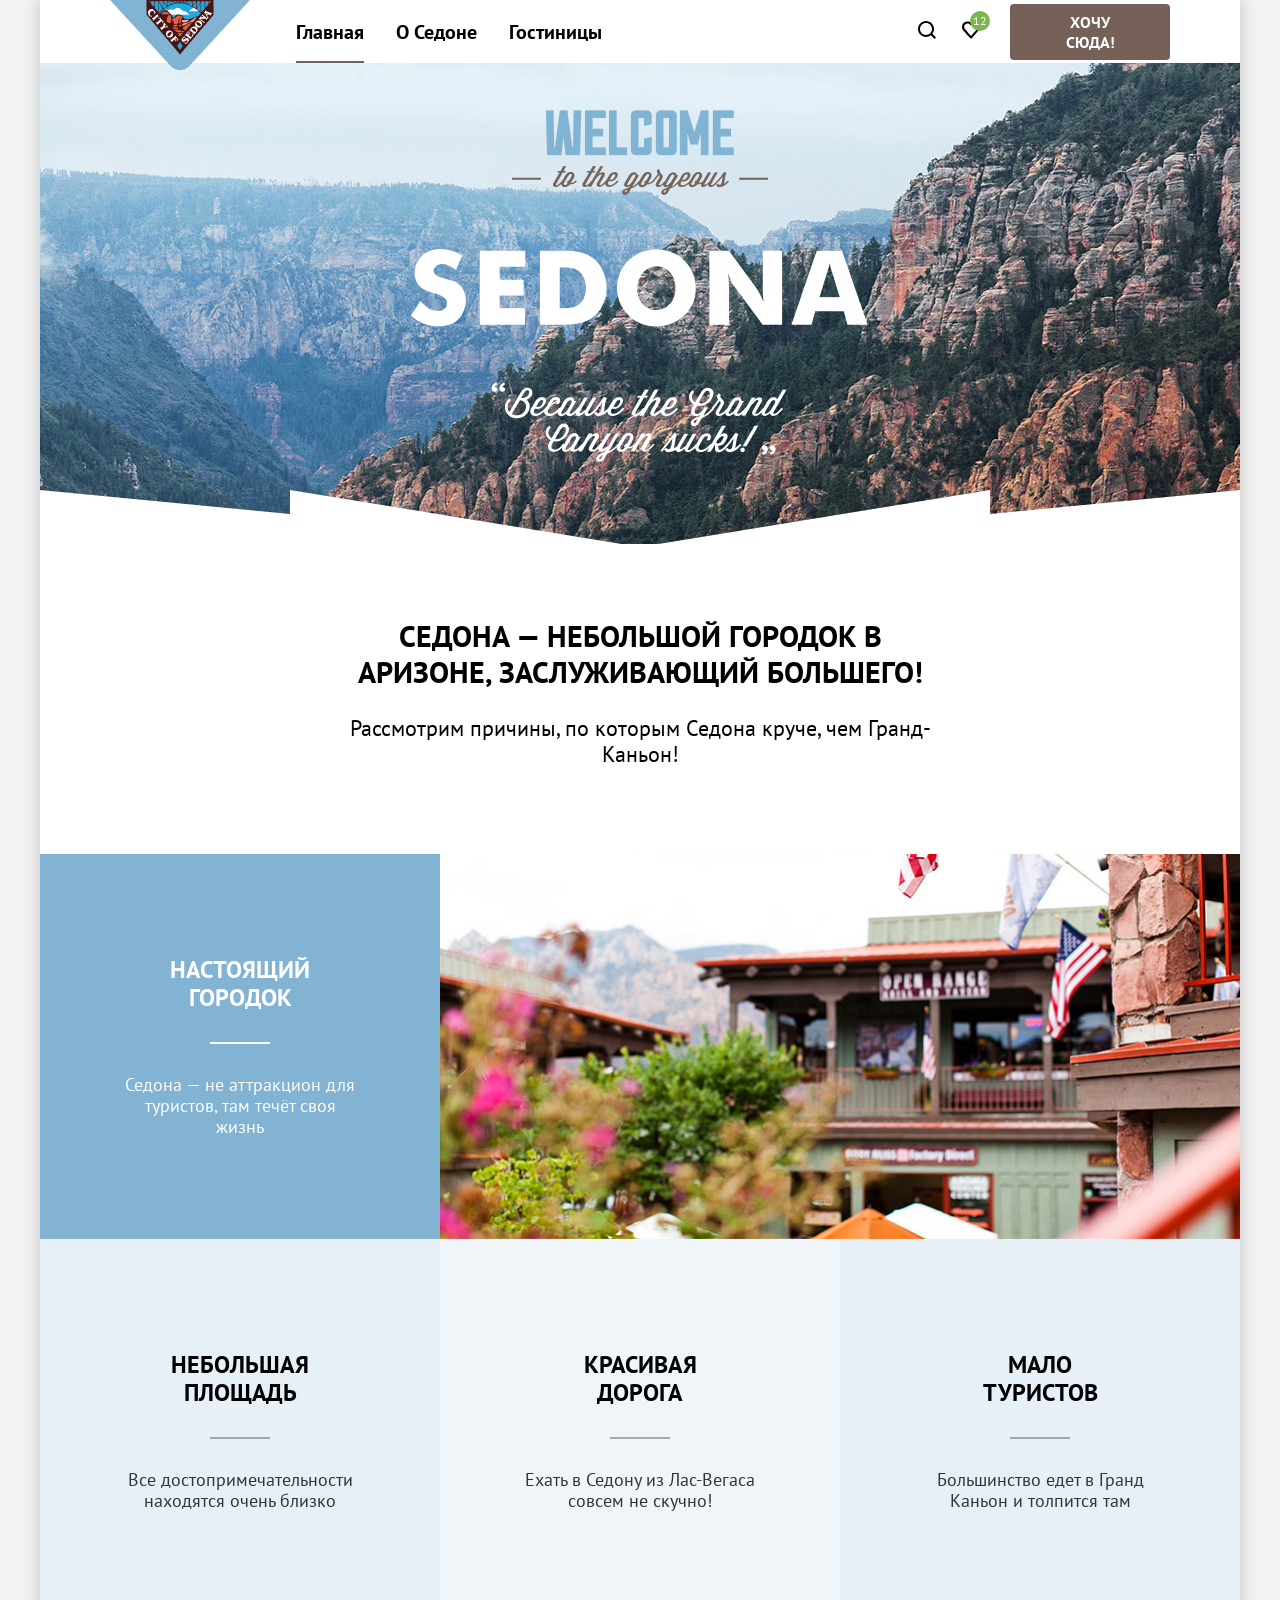
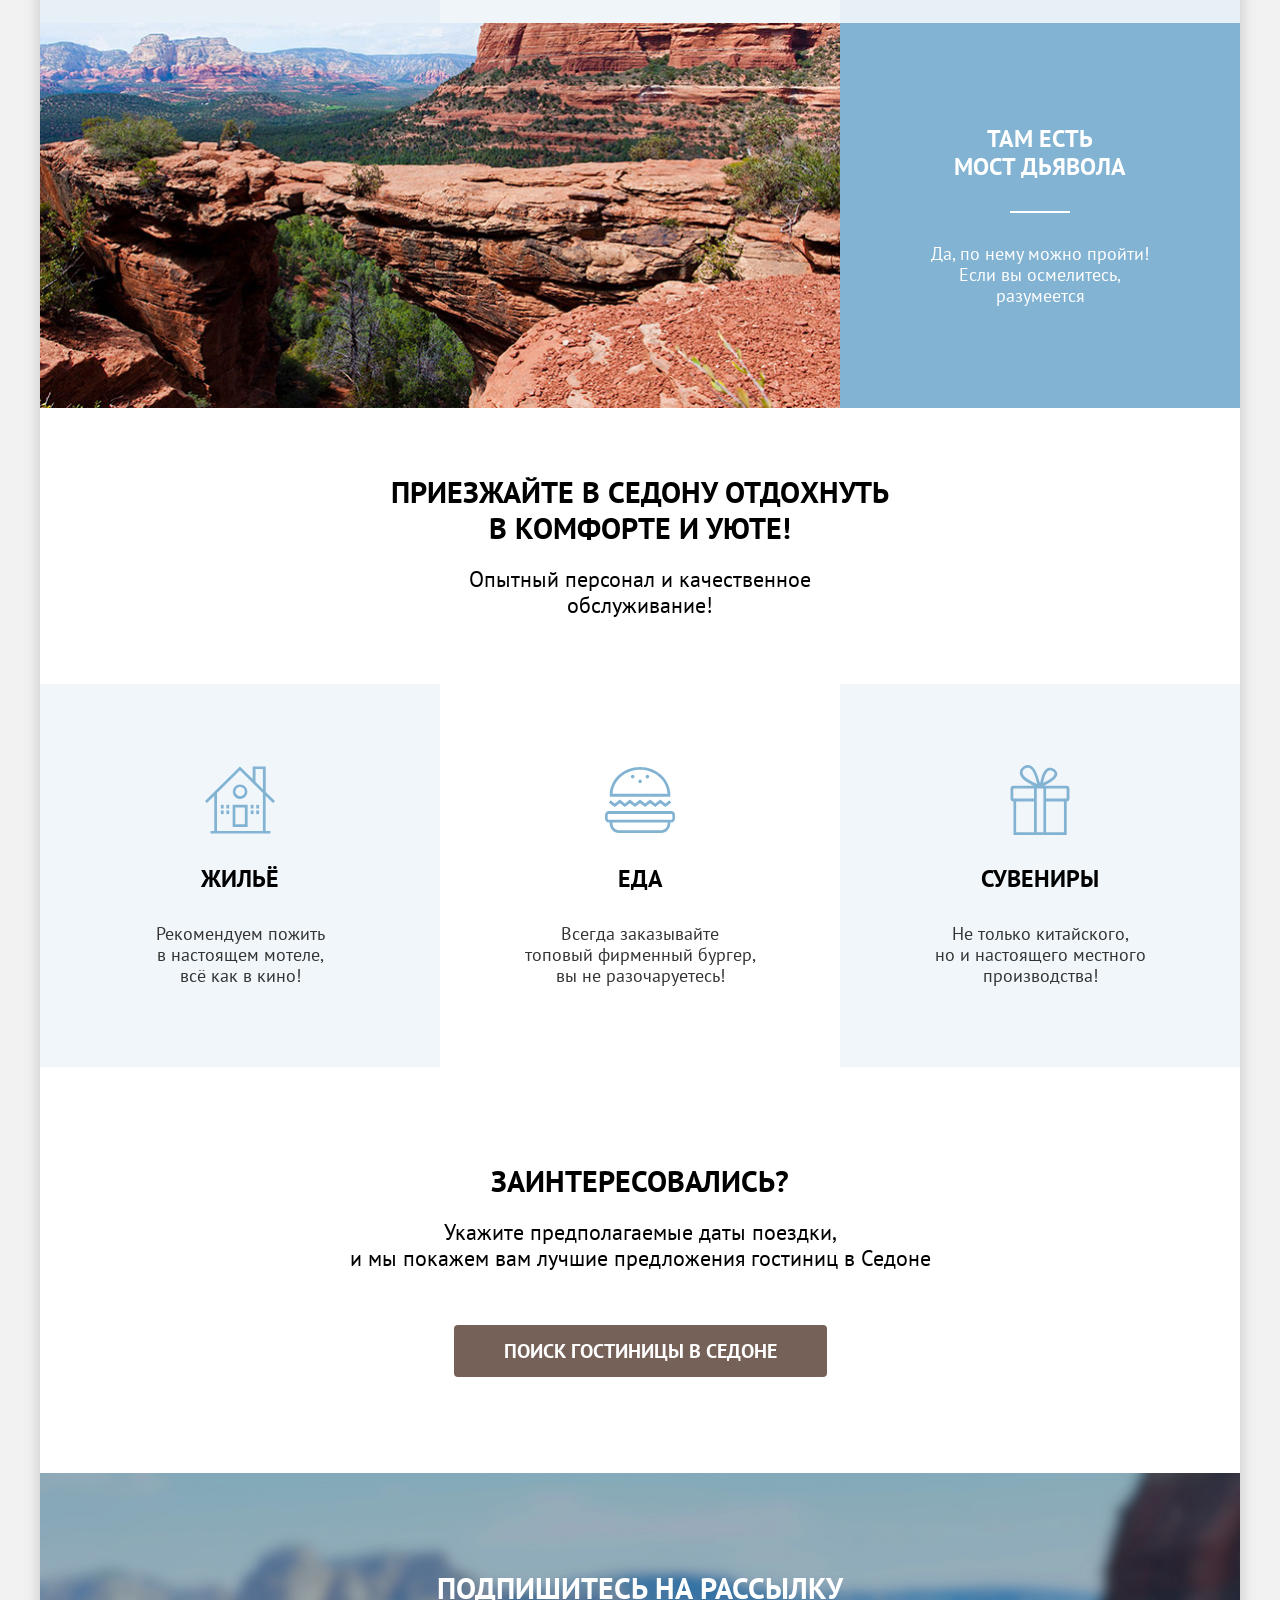
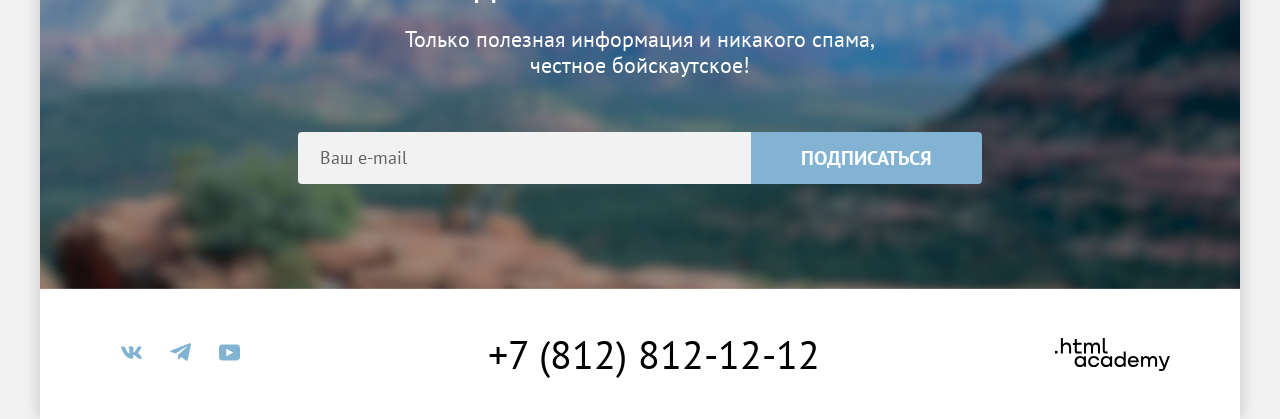
==== commit 967d292d: "fixed logo html" ====
--- a/index.html
+++ b/index.html
@@ -197,8 +197,11 @@
             <a href="tel:+78128121212" class="phone">+7 (812) 812-12-12</a>
         </div>
 
-        <a href="https://htmlacademy.ru/" target="_blank" class="logo-htmlAcademy">
-            <img src="assets/images/HTMLAcademy.png" alt="HTML Academy — сайт разработчика">
+        <a href="https://htmlacademy.ru/" target="_blank" class="logo-htmlAcademy"
+           aria-label="HTML Academy — сайт разработчика">
+            <svg class="icon" aria-hidden="true" focusable="false">
+                <use xlink:href="#htmlacademy"></use>
+            </svg>
         </a>
     </footer>
 </div>
@@ -364,6 +367,20 @@
         <path d="M12.5 10C12.8 10 13 9.8 13 9.5C13 9.2 12.8 9 12.5 9C12.2 9 12 9.2 12 9.5C12 9.8 12.2 10 12.5 10Z"></path>
         <path d="M12.5 11C12.2 11 12 11.2 12 11.5C12 11.8 12.2 12 12.5 12C12.8 12 13 11.8 13 11.5C13 11.2 12.8 11 12.5 11Z"></path>
     </symbol>
+    <symbol xmlns="http://www.w3.org/2000/svg" viewBox="0 0 115 33" id="htmlacademy">
+        <path d="M0 12.9V15.5H2.5V12.9H0Z"></path>
+        <path d="M11.6 4.5C10 4.5 8.8 5.2 8 6.2H7.9V0H5.9V15.5H7.9V10.2C7.9 8.1 9.2 6.6 11.2 6.6C13 6.6 14.1 8 14.1 9.8V15.5H16.1V9.4C16.2 6.4 14.3 4.5 11.6 4.5Z"></path>
+        <path d="M26.6 4.8H21.8V1.1H19.8V4.9H17.9V6.9H19.8V12.9C19.8 14.6 20.8 15.6 22.5 15.6H26.6V13.6H22.9C22.2 13.6 21.8 13.2 21.8 12.5V6.8H26.6V4.8Z"></path>
+        <path d="M41.1 4.6C39.5 4.6 38.2 5.4 37.6 6.7H37.5C36.9 5.5 35.7 4.6 34.1 4.6C32.7 4.6 31.6 5.4 31 6.4H30.9V4.8H29V15.4H31V10C31 8 32 6.5 33.6 6.5C35.1 6.5 36 7.5 36 9.1V15.4H38V9.8C38 7.4 39.4 6.5 40.6 6.5C42.1 6.5 43 7.5 43 9.1V15.4H45V8.9C45.1 6.4 43.6 4.6 41.1 4.6Z"></path>
+        <path d="M47.8 12.7C47.8 14.4 48.8 15.4 50.6 15.4H52.6V13.4H50.9C50.2 13.4 49.8 13 49.8 12.3V0H47.8V12.7Z"></path>
+        <path d="M28.9 19.7C28 18.6 26.7 17.9 25 17.9C21.9 17.9 19.6 20.2 19.6 23.5C19.6 26.8 21.9 29.1 25 29.1C26.8 29.1 28 28.3 28.8 27.2H28.9V28.8H30.9V18.2H28.9V19.7ZM25.3 27.1C23.1 27.1 21.7 25.5 21.7 23.5C21.7 21.5 23.1 19.9 25.3 19.9C27.5 19.9 28.9 21.5 28.9 23.5C28.9 25.4 27.5 27.1 25.3 27.1Z"></path>
+        <path d="M44.2 22C43.7 19.6 41.6 17.9 38.8 17.9C35.4 17.9 33.2 20.4 33.2 23.5C33.2 26.6 35.4 29.1 38.8 29.1C41.6 29.1 43.7 27.3 44.2 24.9H42.1C41.7 26.2 40.4 27.2 38.8 27.2C36.6 27.2 35.2 25.6 35.2 23.6C35.2 21.6 36.6 20 38.8 20C40.4 20 41.6 21 42.1 22.2H44.2V22Z"></path>
+        <path d="M55.1 19.7C54.2 18.6 52.9 17.9 51.2 17.9C48.1 17.9 45.8 20.2 45.8 23.5C45.8 26.8 48.1 29.1 51.2 29.1C53 29.1 54.2 28.3 55 27.2H55.1V28.8H57.1V18.2H55.1V19.7ZM51.5 27.1C49.3 27.1 47.9 25.5 47.9 23.5C47.9 21.5 49.3 19.9 51.5 19.9C53.7 19.9 55.1 21.5 55.1 23.5C55.1 25.4 53.6 27.1 51.5 27.1Z"></path>
+        <path d="M68.7 19.8C67.8 18.7 66.5 17.9 64.8 17.9C61.7 17.9 59.4 20.2 59.4 23.5C59.4 26.8 61.6 29.1 64.8 29.1C66.5 29.1 67.8 28.3 68.6 27.3H68.7V28.8H70.7V13.4H68.7V19.8ZM65.1 27.1C62.9 27.1 61.5 25.5 61.5 23.5C61.5 21.5 62.9 19.9 65.1 19.9C67.3 19.9 68.7 21.5 68.7 23.5C68.6 25.5 67.2 27.1 65.1 27.1Z"></path>
+        <path d="M78.3 17.9C75 17.9 72.8 20.4 72.8 23.5C72.8 26.5 74.9 29.1 78.3 29.1C80.8 29.1 82.8 27.8 83.5 25.5H81.4C80.9 26.5 79.8 27.1 78.4 27.1C76.5 27.1 75.1 25.8 75 24.2H83.8C84 20.6 81.8 17.9 78.3 17.9ZM78.3 19.8C80 19.8 81.3 20.8 81.6 22.4H75.1C75.4 20.9 76.6 19.8 78.3 19.8Z"></path>
+        <path d="M98.2 17.9C96.6 17.9 95.3 18.7 94.6 19.9H94.5C93.9 18.7 92.7 17.9 91.1 17.9C89.7 17.9 88.6 18.6 88 19.7V18.2H86.1V28.8H88.1V23.4C88.1 21.4 89.1 20 90.7 19.9C92.2 19.9 93.1 20.9 93.1 22.5V28.8H95.1V23.2C95.1 20.8 96.5 19.9 97.7 19.9C99.2 19.9 100.1 20.9 100.1 22.5V28.8H102.1V22.3C102.2 19.7 100.7 17.9 98.2 17.9Z"></path>
+        <path d="M109.4 27L105.8 18.1H103.6L108.4 29.7C108.1 30.6 107.7 30.9 106.7 30.9H104.2V32.9H106.7C108.5 32.9 109.5 32.1 110.2 30.3L114.9 18.1H112.8L109.4 27Z"></path>
+    </symbol>
 </svg>
 
 </body>
--- a/assets/css/main.css
+++ b/assets/css/main.css
@@ -252,15 +252,28 @@
     }
 
     & .logo-htmlAcademy {
+        --icon-color: #000000;
+        --icon-color-hover: #756157;
+        --icon-color-active: rgba(117, 97, 87, 0.3);
+        display: flex;
         text-decoration: none;
 
-        img {
-            transition: 200ms;
+        & .icon {
+            /* размеры прежнего PNG-логотипа, совпадают с viewBox спрайта */
+            width: 115px;
+            height: 33px;
+            fill: var(--icon-color);
+            transition: fill 200ms;
         }
         &:is(:hover) {
-            img {
-                filter: drop-shadow(2px 5px 5px #6a6666);
-            }
+            --icon-color: var(--icon-color-hover);
+        }
+        /* фокус браузерный: обводку не переопределяем, меняем только цвет */
+        &:is(:focus-visible) {
+            --icon-color: var(--icon-color-hover);
+        }
+        &:is(:active) {
+            --icon-color: var(--icon-color-active);
         }
     }
 }
